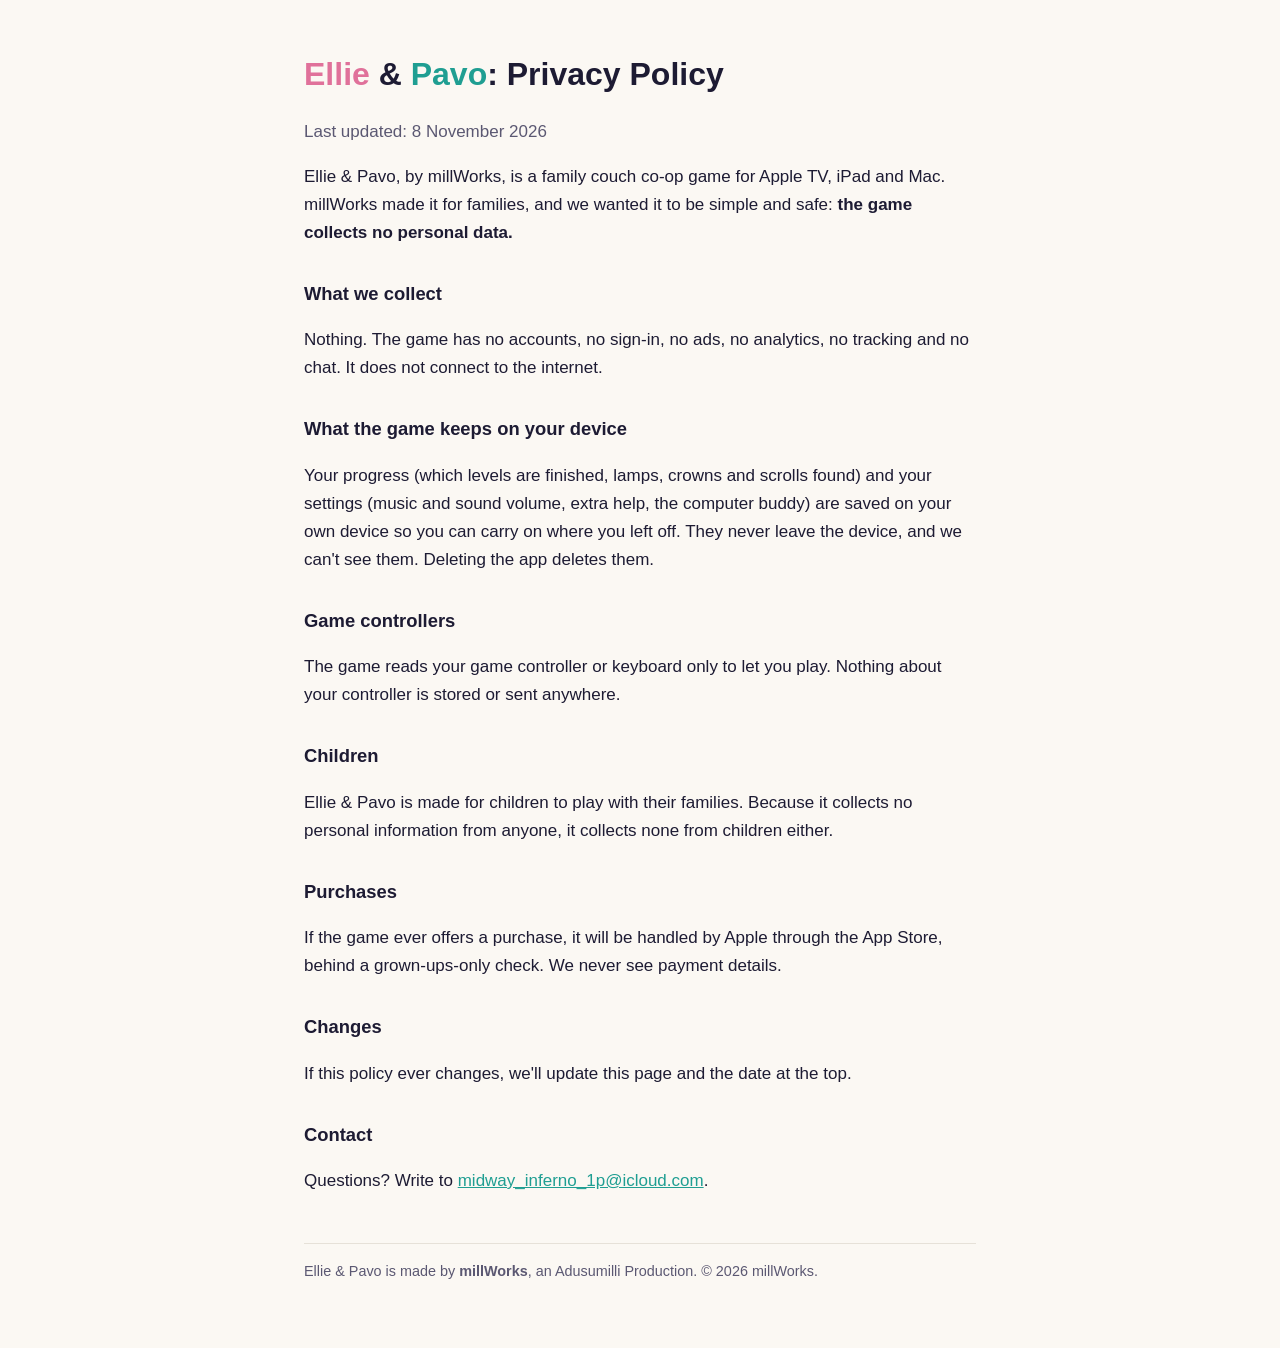
==== privacy.html @ 9301f964 "Support and privacy pages for Ellie & Pavo Co-Authored-By: Claude <noreply@anthropic.com>" ====
<!doctype html>
<html lang="en">
<head>
<meta charset="utf-8">
<meta name="viewport" content="width=device-width, initial-scale=1">
<title>Ellie &amp; Pavo: Privacy Policy</title>
<style>
  :root { --ink: #1d1b33; --muted: #5b5872; --accent: #e0719a; --teal: #1f9e92; --bg: #fbf8f3; }
  body { margin: 0; background: var(--bg); color: var(--ink); font: 17px/1.65 -apple-system, BlinkMacSystemFont, "Segoe UI", sans-serif; }
  main { max-width: 42rem; margin: 0 auto; padding: 3rem 1.25rem 4rem; }
  h1 { font-size: 2rem; margin: 0 0 .25rem; }
  h1 span.e { color: var(--accent); } h1 span.p { color: var(--teal); }
  h2 { font-size: 1.15rem; margin: 2rem 0 .5rem; }
  p, li { color: var(--ink); } .muted { color: var(--muted); }
  a { color: var(--teal); }
</style>
</head>
<body>
<main>
  <h1><span class="e">Ellie</span> &amp; <span class="p">Pavo</span>: Privacy Policy</h1>
  <p class="muted">Last updated: 8 November 2026</p>

  <p>Ellie &amp; Pavo, by millWorks, is a family couch co-op game for Apple TV, iPad and Mac. millWorks made it for families, and we wanted it to be simple and safe: <strong>the game collects no personal data.</strong></p>

  <h2>What we collect</h2>
  <p>Nothing. The game has no accounts, no sign-in, no ads, no analytics, no tracking and no chat. It does not connect to the internet.</p>

  <h2>What the game keeps on your device</h2>
  <p>Your progress (which levels are finished, lamps, crowns and scrolls found) and your settings (music and sound volume, extra help, the computer buddy) are saved on your own device so you can carry on where you left off. They never leave the device, and we can't see them. Deleting the app deletes them.</p>

  <h2>Game controllers</h2>
  <p>The game reads your game controller or keyboard only to let you play. Nothing about your controller is stored or sent anywhere.</p>

  <h2>Children</h2>
  <p>Ellie &amp; Pavo is made for children to play with their families. Because it collects no personal information from anyone, it collects none from children either.</p>

  <h2>Purchases</h2>
  <p>If the game ever offers a purchase, it will be handled by Apple through the App Store, behind a grown-ups-only check. We never see payment details.</p>

  <h2>Changes</h2>
  <p>If this policy ever changes, we'll update this page and the date at the top.</p>

  <h2>Contact</h2>
  <p>Questions? Write to <a href="mailto:midway_inferno_1p@icloud.com">midway_inferno_1p@icloud.com</a>.</p>
  <footer style="margin-top:3rem;padding-top:1rem;border-top:1px solid #e6e1d8;color:#5b5872;font-size:.9rem">
    Ellie &amp; Pavo is made by <strong>millWorks</strong>, an Adusumilli Production. © 2026 millWorks.
  </footer>
</main>
</body>
</html>
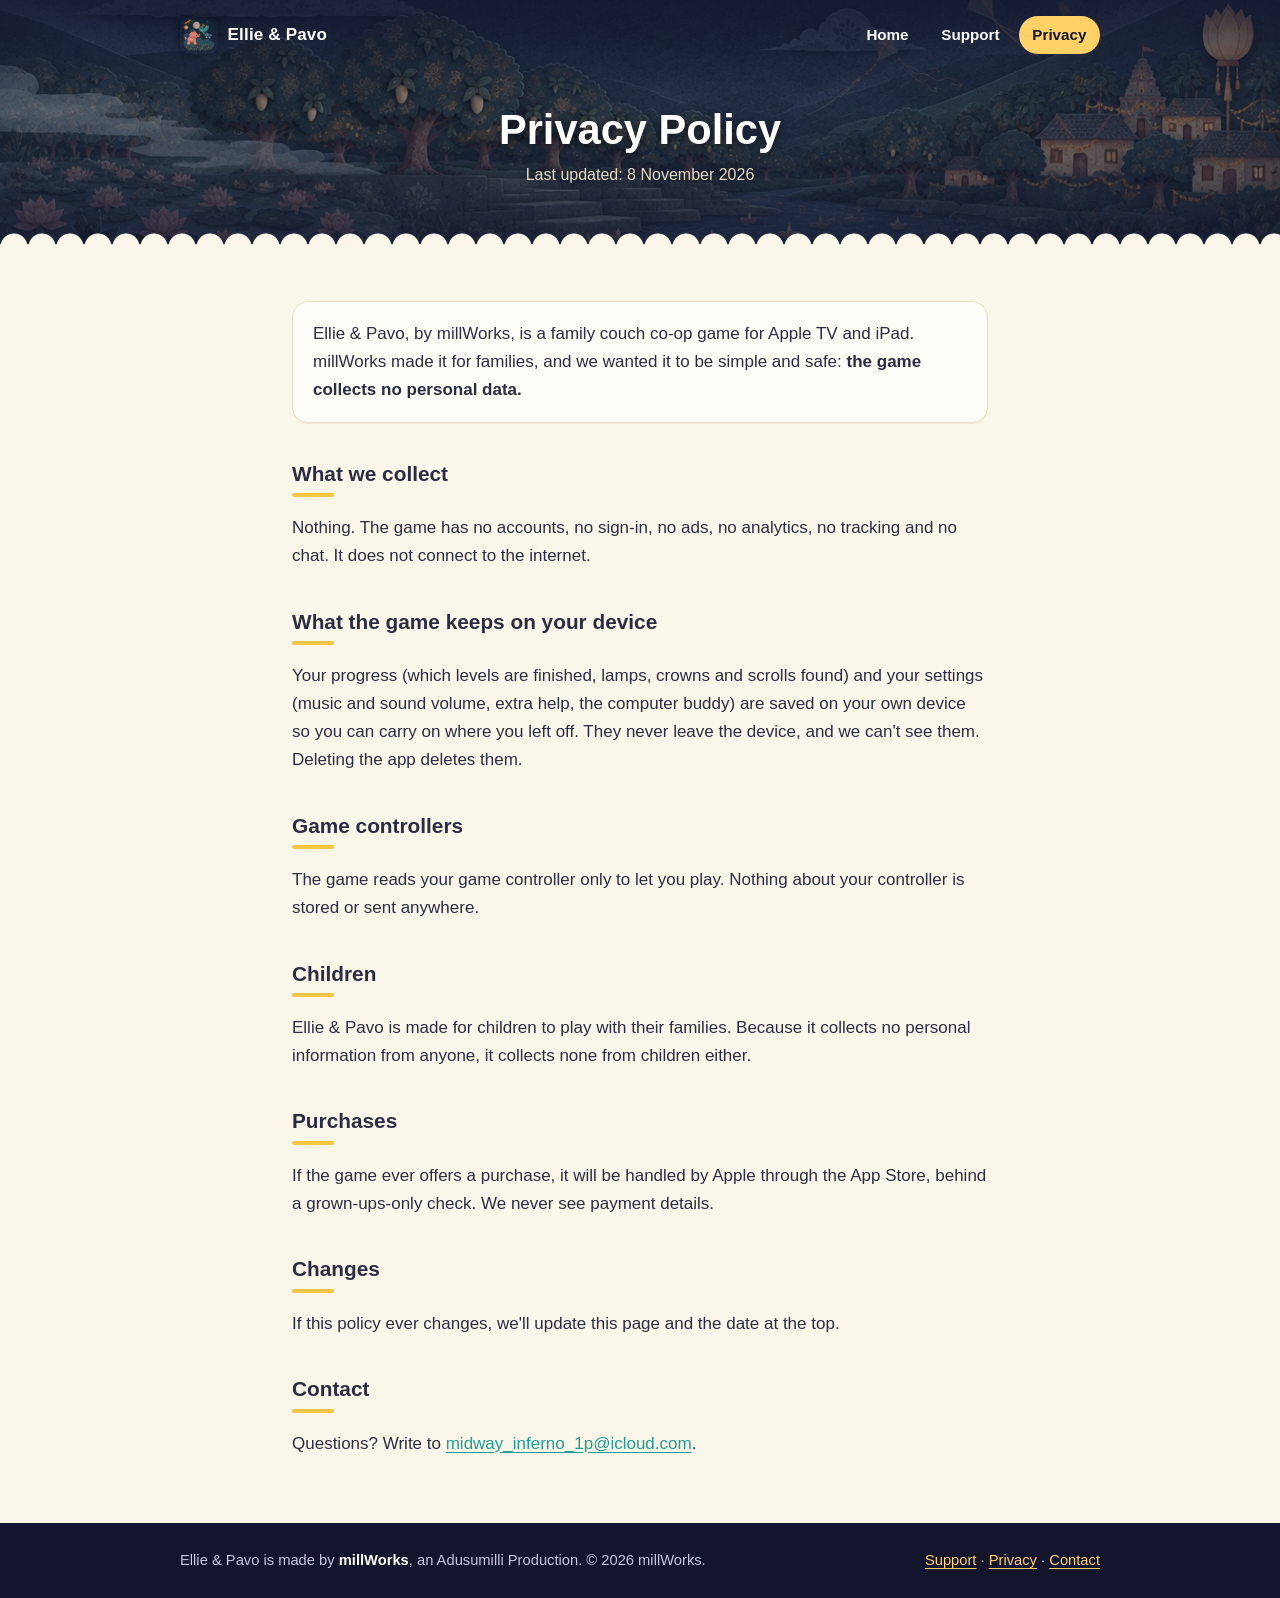
==== commit 166ed1a4: "A proper site design, a home page, and wording for the Apple TV and iPad release Co-Authored-By: Cla" ====
--- a/privacy.html
+++ b/privacy.html
@@ -4,23 +4,27 @@
 <meta charset="utf-8">
 <meta name="viewport" content="width=device-width, initial-scale=1">
 <title>Ellie &amp; Pavo: Privacy Policy</title>
-<style>
-  :root { --ink: #1d1b33; --muted: #5b5872; --accent: #e0719a; --teal: #1f9e92; --bg: #fbf8f3; }
-  body { margin: 0; background: var(--bg); color: var(--ink); font: 17px/1.65 -apple-system, BlinkMacSystemFont, "Segoe UI", sans-serif; }
-  main { max-width: 42rem; margin: 0 auto; padding: 3rem 1.25rem 4rem; }
-  h1 { font-size: 2rem; margin: 0 0 .25rem; }
-  h1 span.e { color: var(--accent); } h1 span.p { color: var(--teal); }
-  h2 { font-size: 1.15rem; margin: 2rem 0 .5rem; }
-  p, li { color: var(--ink); } .muted { color: var(--muted); }
-  a { color: var(--teal); }
-</style>
+<meta name="description" content="Privacy policy for Ellie &amp; Pavo: the game collects no personal data.">
+<link rel="icon" href="img/icon.png">
+<link rel="stylesheet" href="site.css">
 </head>
 <body>
+<header class="top">
+  <div class="bar">
+    <a class="brand" href="./"><img src="img/icon.png" alt=""><span>Ellie &amp; Pavo</span></a>
+    <nav class="nav" aria-label="Pages">
+      <a href="./">Home</a>
+      <a href="support.html">Support</a>
+      <a href="privacy.html" aria-current="page">Privacy</a>
+    </nav>
+  </div>
+  <div class="hero small">
+    <h1>Privacy Policy</h1>
+    <p class="sub">Last updated: 8 November 2026</p>
+  </div>
+</header>
 <main>
-  <h1><span class="e">Ellie</span> &amp; <span class="p">Pavo</span>: Privacy Policy</h1>
-  <p class="muted">Last updated: 8 November 2026</p>
-
-  <p>Ellie &amp; Pavo, by millWorks, is a family couch co-op game for Apple TV, iPad and Mac. millWorks made it for families, and we wanted it to be simple and safe: <strong>the game collects no personal data.</strong></p>
+  <p class="card">Ellie &amp; Pavo, by millWorks, is a family couch co-op game for Apple TV and iPad. millWorks made it for families, and we wanted it to be simple and safe: <strong>the game collects no personal data.</strong></p>
 
   <h2>What we collect</h2>
   <p>Nothing. The game has no accounts, no sign-in, no ads, no analytics, no tracking and no chat. It does not connect to the internet.</p>
@@ -29,7 +33,7 @@
   <p>Your progress (which levels are finished, lamps, crowns and scrolls found) and your settings (music and sound volume, extra help, the computer buddy) are saved on your own device so you can carry on where you left off. They never leave the device, and we can't see them. Deleting the app deletes them.</p>
 
   <h2>Game controllers</h2>
-  <p>The game reads your game controller or keyboard only to let you play. Nothing about your controller is stored or sent anywhere.</p>
+  <p>The game reads your game controller only to let you play. Nothing about your controller is stored or sent anywhere.</p>
 
   <h2>Children</h2>
   <p>Ellie &amp; Pavo is made for children to play with their families. Because it collects no personal information from anyone, it collects none from children either.</p>
@@ -42,9 +46,12 @@
 
   <h2>Contact</h2>
   <p>Questions? Write to <a href="mailto:midway_inferno_1p@icloud.com">midway_inferno_1p@icloud.com</a>.</p>
-  <footer style="margin-top:3rem;padding-top:1rem;border-top:1px solid #e6e1d8;color:#5b5872;font-size:.9rem">
-    Ellie &amp; Pavo is made by <strong>millWorks</strong>, an Adusumilli Production. © 2026 millWorks.
-  </footer>
 </main>
+<footer>
+  <div class="in">
+    <div>Ellie &amp; Pavo is made by <strong>millWorks</strong>, an Adusumilli Production. © 2026 millWorks.</div>
+    <div><a href="support.html">Support</a> · <a href="privacy.html">Privacy</a> · <a href="mailto:midway_inferno_1p@icloud.com">Contact</a></div>
+  </div>
+</footer>
 </body>
 </html>
--- a/site.css
+++ b/site.css
@@ -0,0 +1,74 @@
+:root {
+  --night: #1b2040; --night-deep: #12152c; --ink: #2b2d42; --muted: #62607a;
+  --glow: #ffd166; --gold: #f4c542; --lantern: #ff6b4a; --pink: #e0719a; --teal: #1f9e92;
+  --paper: #fbf6ea; --card: #fffdf7; --line: #eadfc4;
+}
+* { box-sizing: border-box; }
+html { -webkit-text-size-adjust: 100%; }
+body { margin: 0; background: var(--paper); color: var(--ink);
+  font: 17px/1.65 -apple-system, BlinkMacSystemFont, "Segoe UI", Roboto, sans-serif; }
+h1, h2, h3, .nav a, .button { font-family: ui-rounded, "SF Pro Rounded", "Nunito", -apple-system, BlinkMacSystemFont, "Segoe UI", sans-serif; }
+a { color: var(--teal); text-underline-offset: 3px; }
+img { max-width: 100%; display: block; }
+
+/* The night sky band at the top of every page. */
+.top { position: relative; color: #fff; background: var(--night-deep) url(img/night.jpg) center 62% / cover no-repeat; }
+.top::before { content: ""; position: absolute; inset: 0;
+  background: linear-gradient(180deg, rgba(18,21,44,.78) 0%, rgba(18,21,44,.35) 45%, rgba(18,21,44,.72) 100%); }
+/* A block-print scallop where the sky meets the paper. */
+.top::after { content: ""; position: absolute; left: 0; right: 0; bottom: -1px; height: 14px;
+  background: radial-gradient(circle at 14px 16px, var(--paper) 13px, transparent 14px) 0 0 / 28px 14px repeat-x; }
+.bar { position: relative; z-index: 1; max-width: 60rem; margin: 0 auto; padding: 1rem 1.25rem;
+  display: flex; align-items: center; justify-content: space-between; gap: 1rem; }
+.brand { display: flex; align-items: center; gap: .6rem; color: #fff; text-decoration: none; font-weight: 700; letter-spacing: .01em; }
+.brand img { width: 38px; height: 38px; border-radius: 9px; box-shadow: 0 2px 8px rgba(0,0,0,.4); }
+.nav { display: flex; gap: .35rem; flex-wrap: wrap; }
+.nav a { color: #fff; text-decoration: none; font-weight: 600; font-size: .95rem; padding: .4rem .85rem; border-radius: 999px; }
+.nav a:hover { background: rgba(255,255,255,.14); }
+.nav a[aria-current="page"] { background: var(--glow); color: var(--night-deep); }
+.hero { position: relative; z-index: 1; max-width: 60rem; margin: 0 auto; padding: 1.5rem 1.25rem 4.5rem; text-align: center; }
+.hero .logo { width: min(30rem, 86%); margin: 0 auto .5rem; filter: drop-shadow(0 6px 18px rgba(0,0,0,.45)); }
+.hero p { max-width: 34rem; margin: .5rem auto 0; font-size: 1.15rem; color: #f3ecd9; text-shadow: 0 1px 6px rgba(0,0,0,.6); }
+.hero h1 { margin: 1rem 0 0; font-size: clamp(1.9rem, 5vw, 2.6rem); line-height: 1.15; text-shadow: 0 2px 10px rgba(0,0,0,.55); }
+.hero .sub { font-size: 1rem; color: #e4dcc6; }
+.hero.small { padding: 1.25rem 1.25rem 3.5rem; }
+.pill { display: inline-block; margin-top: 1.25rem; padding: .45rem 1rem; border-radius: 999px; font-weight: 700; font-size: .95rem;
+  background: rgba(18,21,44,.6); color: var(--glow); border: 1.5px solid rgba(255,209,102,.7); }
+
+main { max-width: 46rem; margin: 0 auto; padding: 2.5rem 1.25rem 3rem; }
+main.wide { max-width: 60rem; }
+h2 { font-size: 1.3rem; margin: 2.4rem 0 .7rem; line-height: 1.25; }
+h2::after { content: ""; display: block; width: 2.6rem; height: 4px; border-radius: 4px; background: var(--gold); margin-top: .4rem; }
+main > h2:first-child { margin-top: 0; }
+.muted { color: var(--muted); }
+.card { background: var(--card); border: 1px solid var(--line); border-radius: 16px; padding: 1.1rem 1.25rem; box-shadow: 0 1px 0 rgba(176,141,87,.12); }
+.contact { display: flex; gap: 1rem; align-items: center; }
+.contact img { width: 76px; flex: none; }
+.contact p { margin: 0; }
+ul.plain { list-style: none; padding: 0; margin: 0; display: grid; gap: .6rem; }
+ul.plain li { background: var(--card); border: 1px solid var(--line); border-radius: 12px; padding: .7rem 1rem; }
+
+.tablewrap { overflow-x: auto; background: var(--card); border: 1px solid var(--line); border-radius: 16px; }
+table { border-collapse: collapse; width: 100%; font-size: .95rem; min-width: 32rem; }
+th, td { text-align: left; padding: .65rem .9rem; border-bottom: 1px solid var(--line); vertical-align: top; }
+tr:last-child td { border-bottom: 0; }
+th { background: #f6edd6; color: var(--ink); font-weight: 700; font-size: .85rem; letter-spacing: .03em; text-transform: uppercase; }
+td:first-child { font-weight: 600; }
+kbd { font: inherit; font-size: .88em; font-weight: 600; background: #fff; border: 1px solid #d9cdb0; border-bottom-width: 2px; border-radius: 6px; padding: .05rem .4rem; white-space: nowrap; }
+
+.grid { display: grid; gap: 1rem; grid-template-columns: repeat(auto-fit, minmax(15rem, 1fr)); }
+.grid .card h3 { margin: 0 0 .25rem; font-size: 1.08rem; }
+.grid .card p { margin: 0; color: var(--muted); font-size: .97rem; }
+.shots { display: grid; gap: 1rem; grid-template-columns: repeat(auto-fit, minmax(16rem, 1fr)); margin-top: 1rem; }
+.shots img { border-radius: 14px; border: 1px solid var(--line); box-shadow: 0 6px 18px rgba(27,32,64,.14); width: 100%; }
+.friends { display: flex; justify-content: center; align-items: flex-end; gap: 1.5rem; margin: 2.5rem 0 0; }
+.friends img { width: 120px; }
+.links { display: flex; gap: .75rem; flex-wrap: wrap; justify-content: center; margin-top: 1.5rem; }
+.button { display: inline-block; text-decoration: none; font-weight: 700; padding: .65rem 1.3rem; border-radius: 999px; background: var(--night); color: #fff; }
+.button.light { background: transparent; color: var(--night); border: 2px solid var(--night); }
+
+footer { background: var(--night-deep); color: #c9c5dc; font-size: .92rem; }
+footer .in { max-width: 60rem; margin: 0 auto; padding: 1.6rem 1.25rem; display: flex; gap: 1rem; justify-content: space-between; flex-wrap: wrap; }
+footer a { color: var(--glow); }
+footer strong { color: #fff; }
+@media (max-width: 34rem) { .brand span { display: none; } .contact { flex-direction: column; text-align: center; } }
